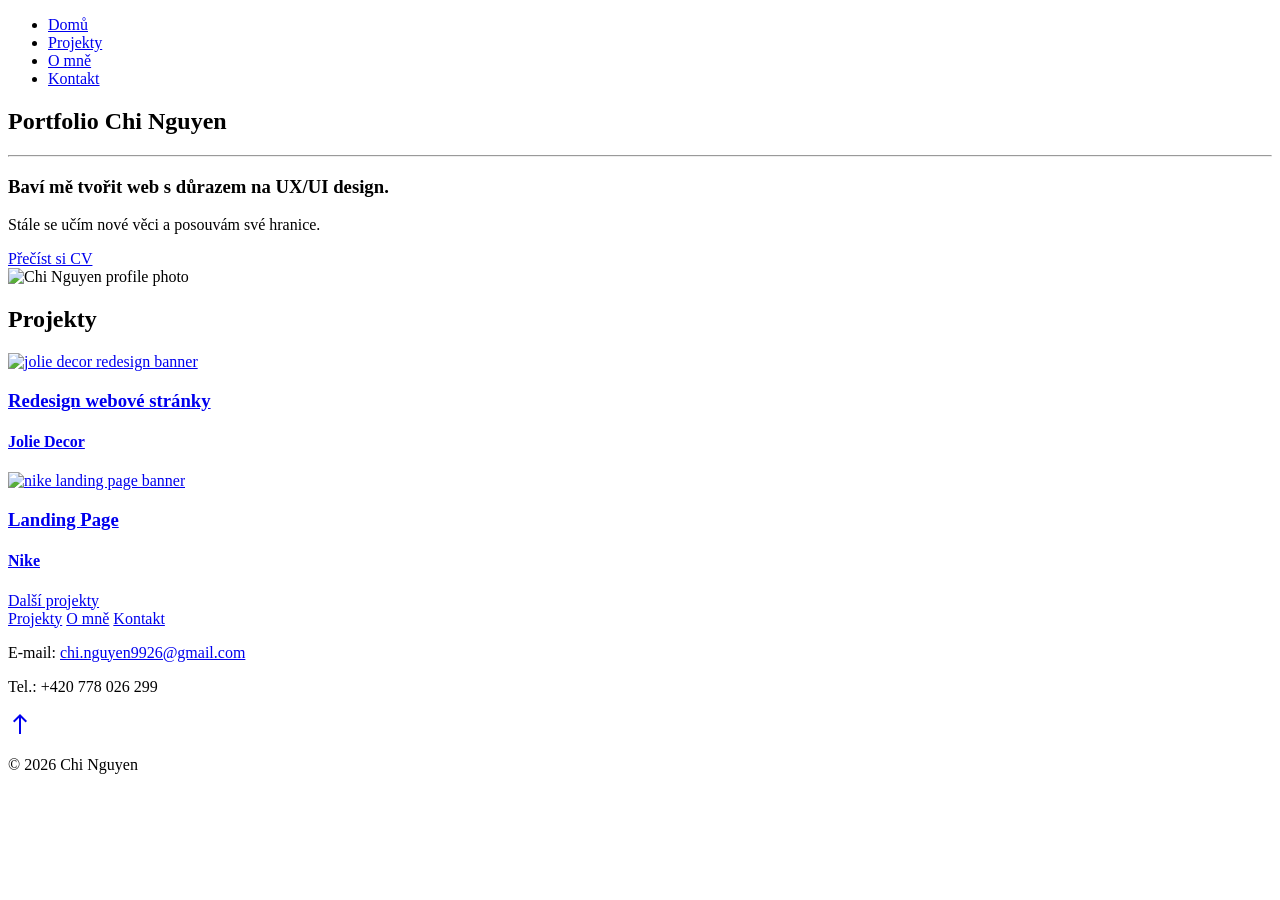
==== index.html @ e5495623 "first commit" ====
<!doctype html>
<html lang="en">

<head>
  <meta charset="UTF-8" />
  <title>Chi Nguyen portfolio</title>
  <link rel="stylesheet"
    href="https://fonts.googleapis.com/css2?family=Material+Symbols+Outlined:opsz,wght,FILL,GRAD@20..48,100..700,0..1,-50..200&icon_names=north" />
  <link rel="preconnect" href="https://fonts.googleapis.com">
  <link rel="preconnect" href="https://fonts.gstatic.com" crossorigin>
  <link href="https://fonts.googleapis.com/css2?family=Montserrat:ital,wght@0,100..900;1,100..900&display=swap"
    rel="stylesheet">
  <link rel="stylesheet" href="./css/styles.css">
</head>

<body>
  <header>
    <nav id="navbar">
      <ul>
        <li><a href="#">Domů</a></li>
        <li><a href="./projects/">Projekty</a></li>
        <li><a href="./about-me/">O mně</a></li>
        <li><a href="./contact/">Kontakt</a></li>
      </ul>
    </nav>
  </header>

  <main>
    <section class="hero-section">
      <div>
        <h1>Portfolio Chi Nguyen</h1>
        <hr>
        <h3>Baví mě tvořit web s důrazem na UX/UI design.</h3>
        <p>Stále se učím nové věci a posouvám své hranice.</p>
        <a href="./pdf/chi_nguyen_CV.pdf" target="_blank">Přečíst si CV</a>
      </div>
      <img src="./img/profile_picture.jpg" alt="Chi Nguyen profile photo">
    </section>

    <section class="project-section">
      <h2>Projekty</h2>
      <div class="project-container">
        <a href="https://nqchi99.github.io/jolie-decor/" class="project">
          <img src="./img/jolie_decor.png" alt="jolie decor redesign banner">
          <h3>Redesign webové stránky</h3>
          <h4>Jolie Decor</h4>
        </a>

        <a href="https://nqchi99.github.io/nike-landing-page/" class="project">
          <img src="./img/nike_landingpage.png" alt="nike landing page banner">
          <h3>Landing Page</h3>
          <h4>Nike</h4>
        </a>
      </div>
      <a href="./projects/">Další projekty</a>
    </section>
  </main>

  <footer>
    <div class="footer-section">
      <div class="footer-links-left">
        <a href="./projects/">Projekty</a>
        <a href="./about-me/">O mně</a>
        <a href="./contact/">Kontakt</a>
      </div>
      <div>
        <p class="footer-email">E-mail: <a href="mailto:chi.nguyen9926@gmail.com">chi.nguyen9926@gmail.com</a></p>
        <p>Tel.: +420 778 026 299</p>
      </div>
      <div>
        <a href="#">
          <span class="material-symbols-outlined">
            north
          </span>
        </a>
      </div>
    </div>
    <p class="copyright">&copy; 2026 Chi Nguyen</p>
  </footer>
</body>

</html>
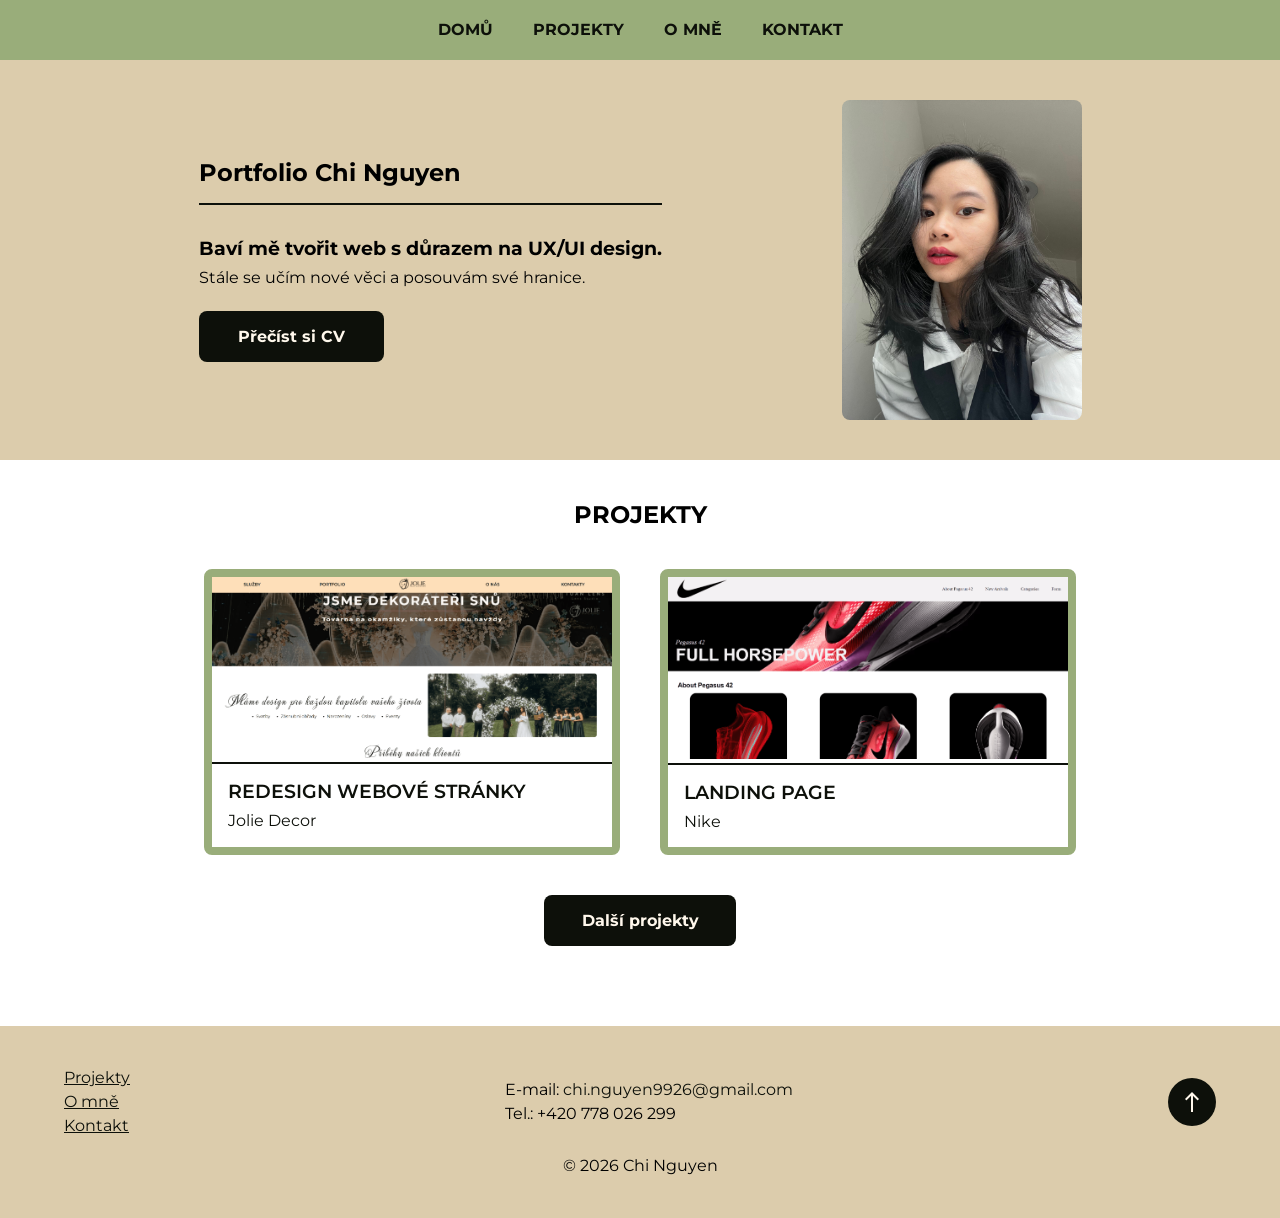
==== commit 5c6c4c29: "fix/responsiveness - fixed responsiveness on different screens - added js for hamburger navbar - l" ====
--- a/index.html
+++ b/index.html
@@ -16,7 +16,12 @@
 <body>
   <header>
     <nav id="navbar">
-      <ul>
+      <button class="hamburger" id="hamburger">
+        <span></span>
+        <span></span>
+        <span></span>
+      </button>
+      <ul id="nav-menu">
         <li><a href="#">Domů</a></li>
         <li><a href="./projects/">Projekty</a></li>
         <li><a href="./about-me/">O mně</a></li>
@@ -40,13 +45,13 @@
     <section class="project-section">
       <h2>Projekty</h2>
       <div class="project-container">
-        <a href="https://nqchi99.github.io/jolie-decor/" class="project">
+        <a href="https://nqchi99.github.io/jolie-decor/" class="project" target="_blank">
           <img src="./img/jolie_decor.png" alt="jolie decor redesign banner">
           <h3>Redesign webové stránky</h3>
           <h4>Jolie Decor</h4>
         </a>
 
-        <a href="https://nqchi99.github.io/nike-landing-page/" class="project">
+        <a href="https://nqchi99.github.io/nike-landing-page/" class="project" target="_blank">
           <img src="./img/nike_landingpage.png" alt="nike landing page banner">
           <h3>Landing Page</h3>
           <h4>Nike</h4>
@@ -77,6 +82,7 @@
     </div>
     <p class="copyright">&copy; 2026 Chi Nguyen</p>
   </footer>
+  <script src="./js/script.js"></script>
 </body>
 
 </html>
--- a/css/styles.css
+++ b/css/styles.css
@@ -0,0 +1,321 @@
+:root {
+  --primary-color: #FFF8EC;
+  --secondary-color: #DCCCAC;
+  --accent-color: #99AD7A;
+  --accent-color-darker: #546B41;
+  --black-color: #0D100A;
+  --gray-color: #353635;
+}
+
+* {
+  box-sizing: border-box;
+  margin: 0;
+  padding: 0;
+  font-family: "Montserrat", sans-serif;
+}
+
+body {
+  display: flex;
+  flex-direction: column;
+  min-height: 100vh;
+}
+
+main {
+  flex: 1;
+}
+
+h2 {
+  text-align: center;
+  text-transform: uppercase;
+}
+
+/* BUTTONS */
+
+.project-section>a {
+  text-decoration: none;
+  background-color: var(--black-color);
+  padding: 16px;
+  border-radius: 8px;
+  color: var(--primary-color);
+  font-weight: bold;
+  margin: 0 auto;
+  display: block;
+  width: 15%;
+  text-align: center;
+}
+
+/* hover stavy */
+.hero-section a:hover,
+.project-section>a:hover,
+.contact-buttons a:hover,
+.footer-section span:hover {
+  background-color: var(--gray-color);
+}
+
+/* Header */
+
+header {
+  position: sticky;
+  top: 0;
+  width: 100%;
+  height: 60px;
+  background-color: var(--accent-color);
+}
+
+#nav-menu {
+  display: flex;
+  justify-content: center;
+}
+
+#navbar li {
+  list-style-type: none;
+  text-transform: uppercase;
+  font-weight: bold;
+  padding: 20px;
+}
+
+#navbar a {
+  text-decoration: none;
+  color: var(--black-color);
+}
+
+.hamburger {
+  display: none;
+  flex-direction: column;
+  justify-content: center;
+  gap: 4px;
+  background: none;
+  border: none;
+  cursor: pointer;
+  padding: 16px;
+}
+
+.hamburger span {
+  display: block;
+  width: 20px;
+  height: 4px;
+  background-color: var(--black-color);
+  border-radius: 4px;
+  transition: all 0.3s ease;
+}
+
+.hamburger.active span:nth-child(1) {
+  transform: translateY(8px) rotate(45deg);
+}
+
+.hamburger.active span:nth-child(2) {
+  opacity: 0;
+}
+
+.hamburger.active span:nth-child(3) {
+  transform: translateY(-8px) rotate(-45deg);
+}
+
+/* Hero section: */
+
+.hero-section {
+  background-color: var(--secondary-color);
+  height: auto;
+  display: flex;
+  flex-wrap: wrap;
+  justify-content: center;
+  align-items: center;
+  gap: 15%;
+  padding: 40px;
+}
+
+.hero-section h3 {
+  padding: 8px 0;
+}
+
+.hero-section img {
+  height: 320px;
+  object-fit: cover;
+  border-radius: 8px;
+}
+
+.hero-section hr {
+  margin: 16px 0 24px;
+  border: 1px solid var(--black-color);
+}
+
+.hero-section a {
+  text-decoration: none;
+  background-color: var(--black-color);
+  padding: 16px;
+  border-radius: 8px;
+  color: var(--primary-color);
+  font-weight: bold;
+  margin-top: 24px;
+  display: block;
+  width: 40%;
+  text-align: center;
+}
+
+/* Project section: */
+
+.project-section {
+  margin: 40px 0;
+}
+
+.project-section p {
+  text-align: center;
+  padding-top: 24px;
+  font-style: italic;
+  margin: 0 auto;
+}
+
+.project-container {
+  display: flex;
+  flex-wrap: wrap;
+  justify-content: center;
+  gap: 40px;
+  padding: 40px;
+}
+
+.project-container a {
+  color: var(--black-color);
+}
+
+.project {
+  border: 8px solid var(--accent-color);
+  border-radius: 8px;
+  text-decoration: none;
+  display: block;
+}
+
+.project img {
+  width: 400px;
+  object-fit: cover;
+}
+
+.project h3 {
+  border-top: 2px solid var(--black-color);
+  padding: 16px 0 8px 16px;
+  text-transform: uppercase;
+  font-weight: 600;
+}
+
+.project h4 {
+  padding: 0 16px 16px;
+  font-weight: 400;
+}
+
+/* Footer: */
+
+footer {
+  background-color: var(--secondary-color);
+  color: black;
+  margin-top: 40px;
+  padding: 40px 64px;
+  line-height: 1.5;
+  width: 100%;
+}
+
+.footer-section {
+  display: flex;
+  flex-wrap: wrap;
+  justify-content: space-between;
+  align-items: center;
+}
+
+footer a {
+  color: var(--black-color);
+}
+
+.footer-links-left {
+  display: flex;
+  flex-direction: column;
+}
+
+.footer-email a {
+  text-decoration: none;
+}
+
+.footer-section span {
+  text-decoration: none;
+  background-color: var(--black-color);
+  color: var(--primary-color);
+  border-radius: 50%;
+  padding: 12px;
+}
+
+.copyright {
+  text-align: center;
+  padding-top: 16px;
+}
+
+@media screen and (max-width: 918px) {
+  .hero-section a {
+    margin: 24px auto;
+  }
+}
+
+@media screen and (max-width: 768px) {
+  .project-section>a {
+    width: 20%;
+  }
+}
+
+@media screen and (max-width: 600px) {
+  .footer-section {
+    flex-direction: column;
+    row-gap: 24px;
+  }
+
+  .footer-section div:nth-child(2) {
+    text-align: center;
+  }
+
+  .project-section p {
+    padding: auto 32px;
+  }
+}
+
+@media screen and (max-width: 500px) {
+  .project-section>a {
+    width: 40%;
+  }
+}
+
+@media screen and (max-width: 480px) {
+  .project {
+    width: 90%;
+  }
+
+  .project img {
+    width: 100%;
+  }
+
+  #navbar {
+    display: flex;
+    align-items: center;
+    justify-content: flex-end;
+    padding: 0 16px;
+    height: 100%;
+  }
+
+  .hamburger {
+    display: flex;
+  }
+
+  #nav-menu {
+    display: none;
+    flex-direction: column;
+    position: absolute;
+    top: 60px;
+    left: 0;
+    width: 100%;
+    background-color: var(--accent-color);
+    padding: 4px 0;
+  }
+
+  #nav-menu.active {
+    display: flex;
+  }
+
+  #navbar li {
+    padding: 14px 20px;
+    text-align: center;
+  }
+}
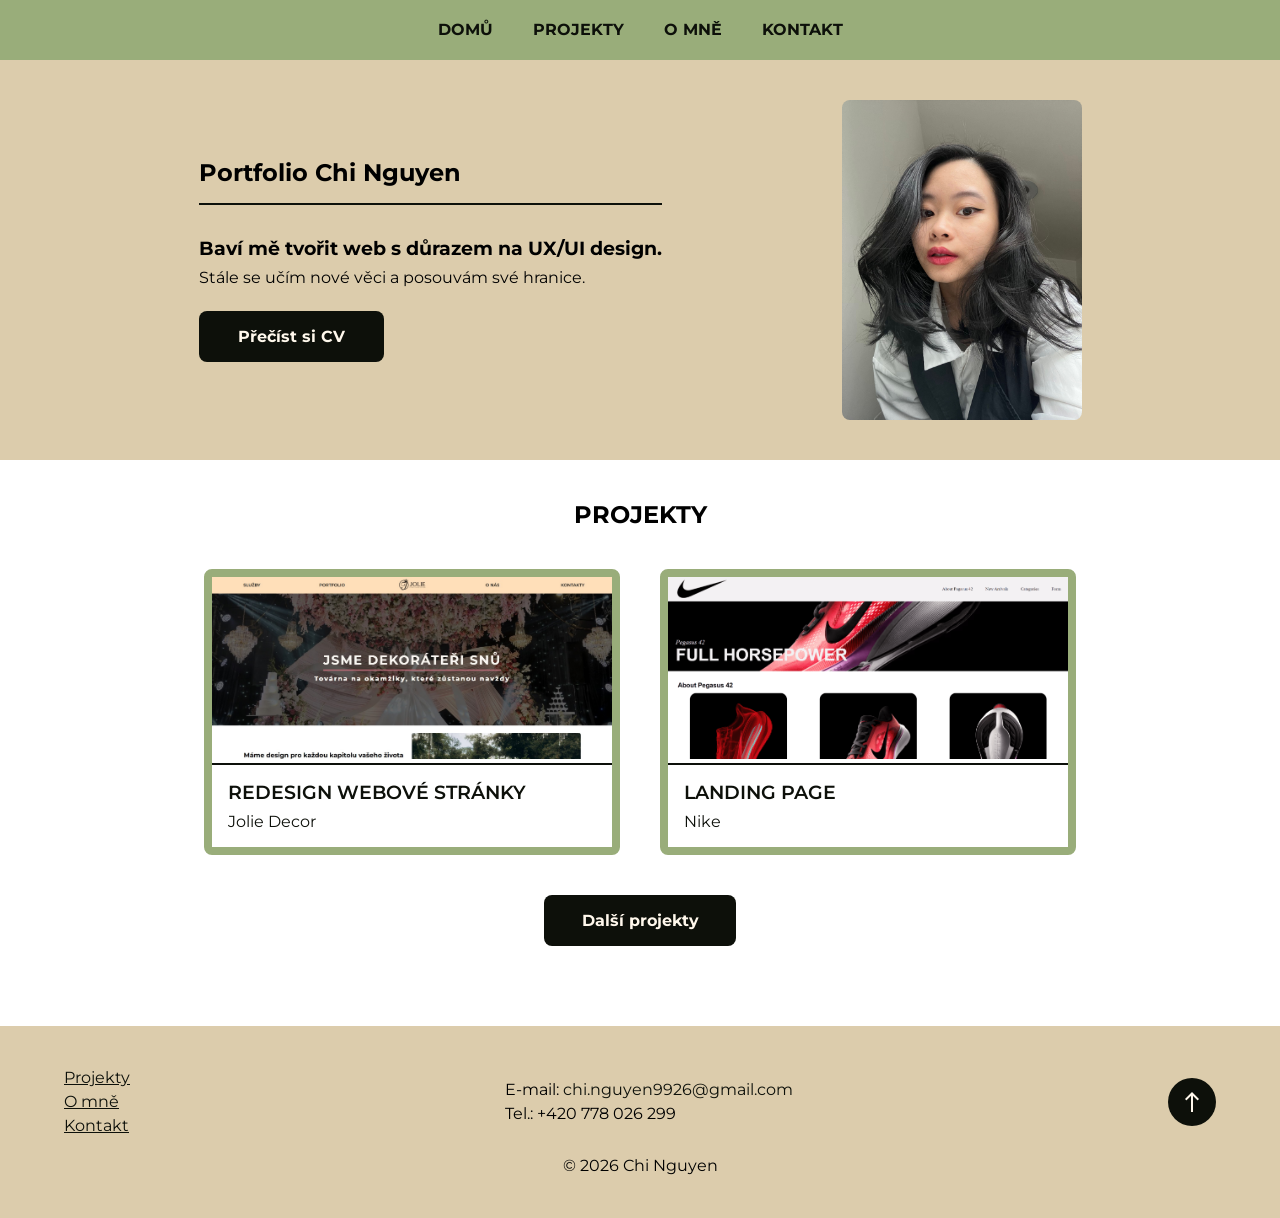
==== commit 4b79d18b: "added project page Jolie Decor" ====
--- a/index.html
+++ b/index.html
@@ -3,6 +3,7 @@
 
 <head>
   <meta charset="UTF-8" />
+  <meta name="viewport" content="width=device-width, initial-scale=1.0">
   <title>Chi Nguyen portfolio</title>
   <link rel="stylesheet"
     href="https://fonts.googleapis.com/css2?family=Material+Symbols+Outlined:opsz,wght,FILL,GRAD@20..48,100..700,0..1,-50..200&icon_names=north" />
@@ -45,8 +46,8 @@
     <section class="project-section">
       <h2>Projekty</h2>
       <div class="project-container">
-        <a href="https://nqchi99.github.io/jolie-decor/" class="project" target="_blank">
-          <img src="./img/jolie_decor.png" alt="jolie decor redesign banner">
+        <a href="./projects/JolieDecor/" class="project">
+          <img src="./img/jolie_decor.jpg" alt="jolie decor redesign banner">
           <h3>Redesign webové stránky</h3>
           <h4>Jolie Decor</h4>
         </a>
--- a/css/styles.css
+++ b/css/styles.css
@@ -48,7 +48,9 @@
 .hero-section a:hover,
 .project-section>a:hover,
 .contact-buttons a:hover,
-.footer-section span:hover {
+.footer-section span:hover,
+.project-buttons a:hover,
+.project-info a:first-of-type:hover {
   background-color: var(--gray-color);
 }
 
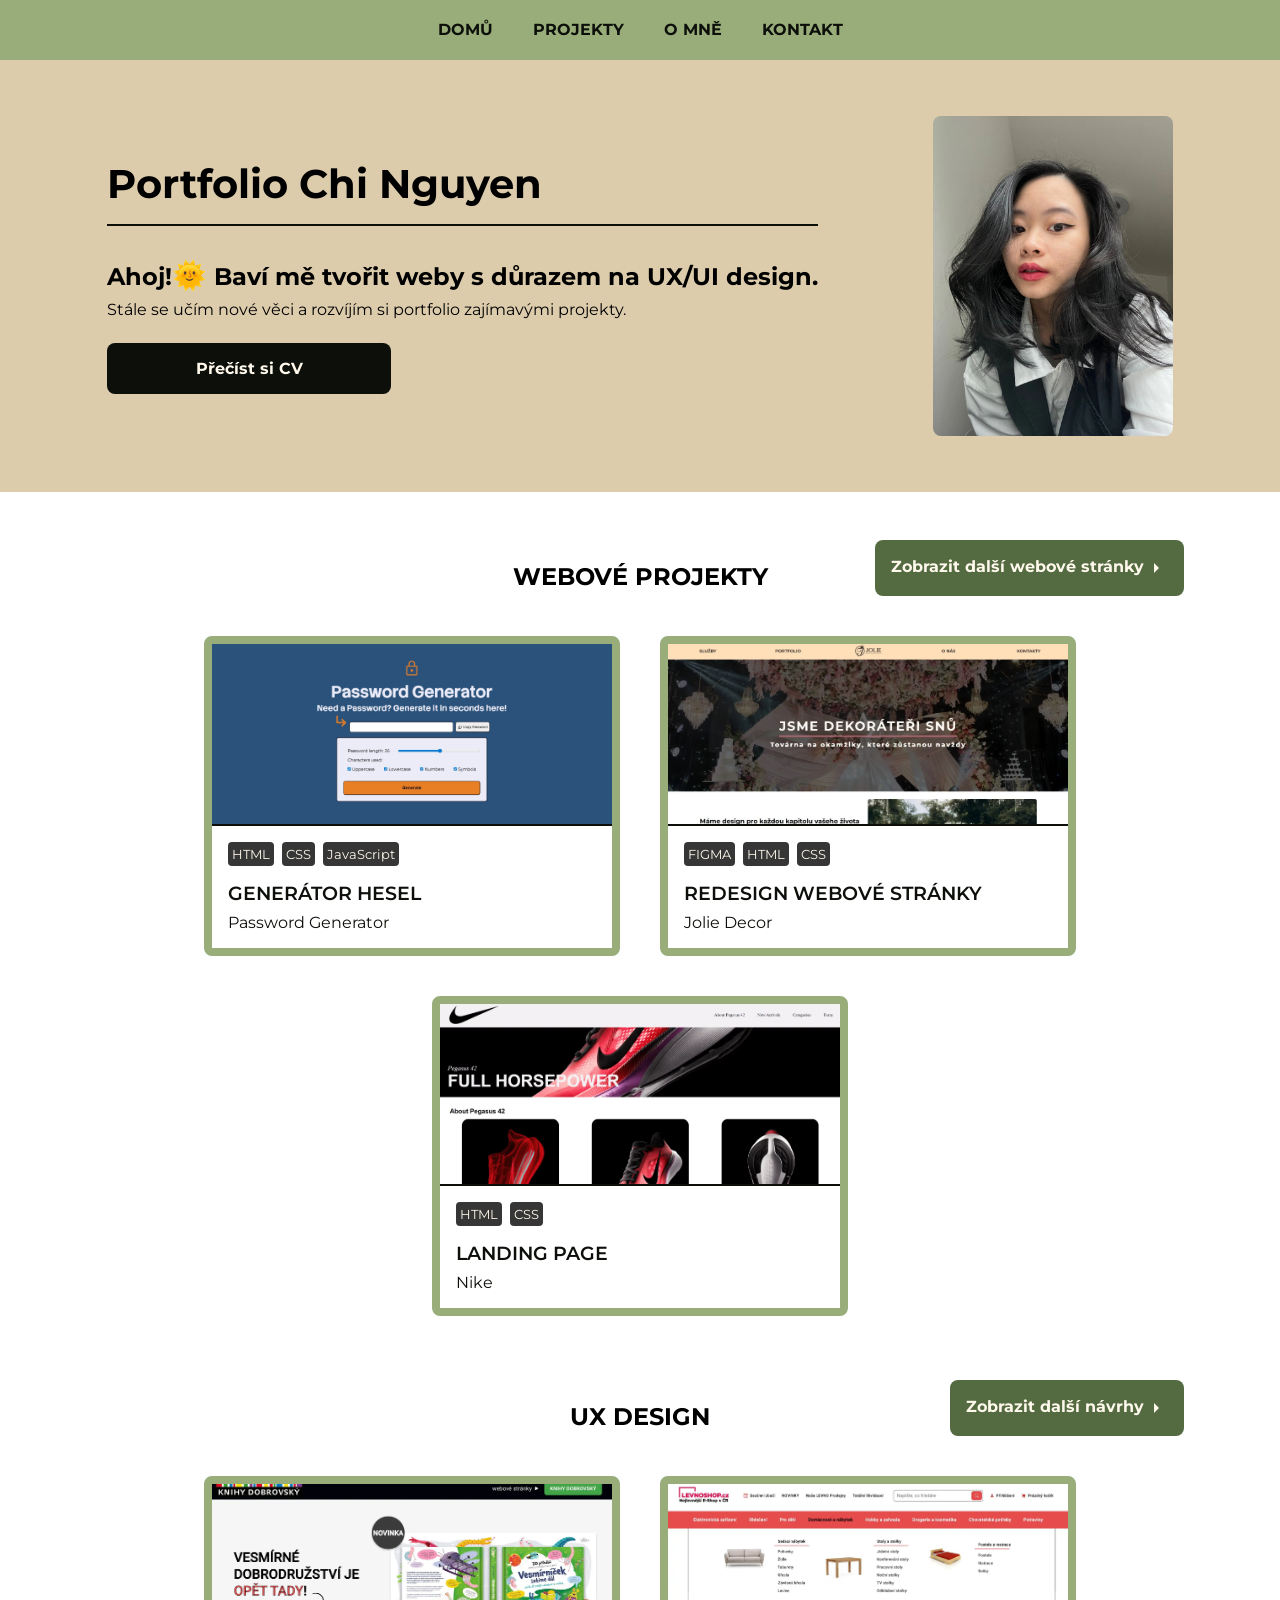
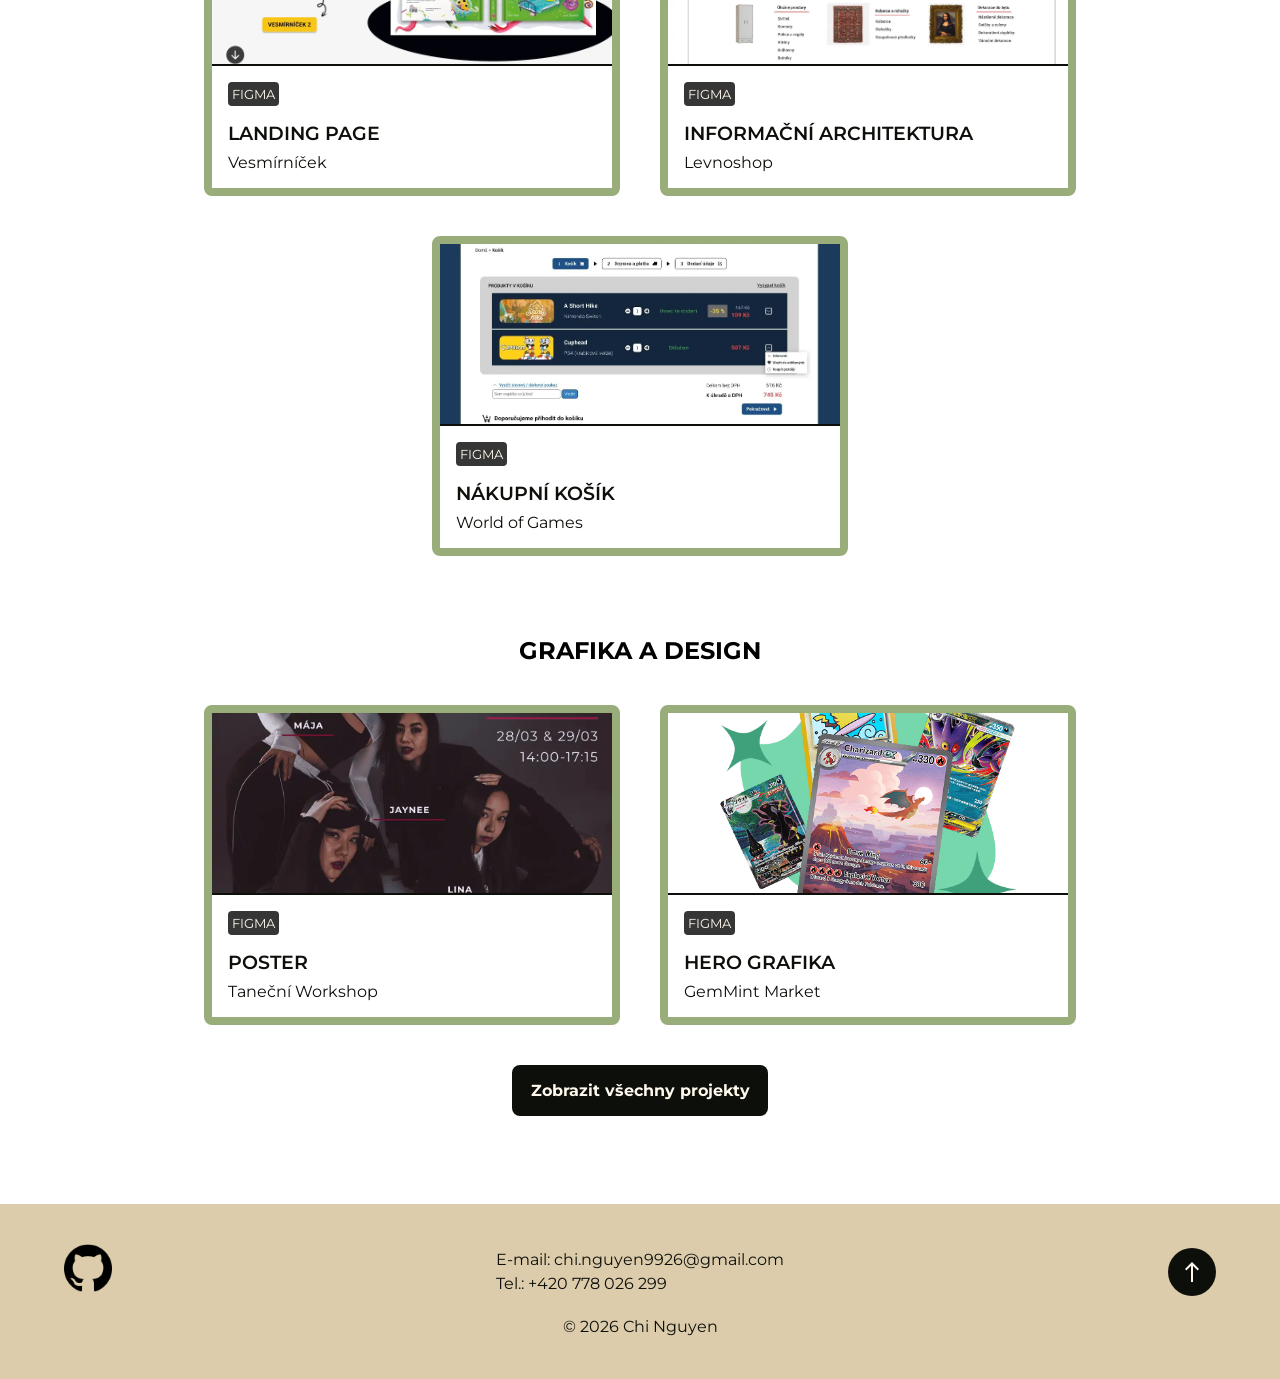
==== commit 951a5e64: "finished portfolio" ====
--- a/index.html
+++ b/index.html
@@ -1,89 +1,183 @@
-<!doctype html>
-<html lang="en">
-
-<head>
-  <meta charset="UTF-8" />
-  <meta name="viewport" content="width=device-width, initial-scale=1.0">
-  <title>Chi Nguyen portfolio</title>
-  <link rel="stylesheet"
-    href="https://fonts.googleapis.com/css2?family=Material+Symbols+Outlined:opsz,wght,FILL,GRAD@20..48,100..700,0..1,-50..200&icon_names=north" />
-  <link rel="preconnect" href="https://fonts.googleapis.com">
-  <link rel="preconnect" href="https://fonts.gstatic.com" crossorigin>
-  <link href="https://fonts.googleapis.com/css2?family=Montserrat:ital,wght@0,100..900;1,100..900&display=swap"
-    rel="stylesheet">
-  <link rel="stylesheet" href="./css/styles.css">
-</head>
-
-<body>
-  <header>
-    <nav id="navbar">
-      <button class="hamburger" id="hamburger">
-        <span></span>
-        <span></span>
-        <span></span>
-      </button>
-      <ul id="nav-menu">
-        <li><a href="#">Domů</a></li>
-        <li><a href="./projects/">Projekty</a></li>
-        <li><a href="./about-me/">O mně</a></li>
-        <li><a href="./contact/">Kontakt</a></li>
-      </ul>
-    </nav>
-  </header>
-
-  <main>
-    <section class="hero-section">
-      <div>
-        <h1>Portfolio Chi Nguyen</h1>
-        <hr>
-        <h3>Baví mě tvořit web s důrazem na UX/UI design.</h3>
-        <p>Stále se učím nové věci a posouvám své hranice.</p>
-        <a href="./pdf/chi_nguyen_CV.pdf" target="_blank">Přečíst si CV</a>
-      </div>
-      <img src="./img/profile_picture.jpg" alt="Chi Nguyen profile photo">
-    </section>
-
-    <section class="project-section">
-      <h2>Projekty</h2>
-      <div class="project-container">
-        <a href="./projects/JolieDecor/" class="project">
-          <img src="./img/jolie_decor.jpg" alt="jolie decor redesign banner">
-          <h3>Redesign webové stránky</h3>
-          <h4>Jolie Decor</h4>
-        </a>
-
-        <a href="https://nqchi99.github.io/nike-landing-page/" class="project" target="_blank">
-          <img src="./img/nike_landingpage.png" alt="nike landing page banner">
-          <h3>Landing Page</h3>
-          <h4>Nike</h4>
-        </a>
-      </div>
-      <a href="./projects/">Další projekty</a>
-    </section>
-  </main>
-
-  <footer>
-    <div class="footer-section">
-      <div class="footer-links-left">
-        <a href="./projects/">Projekty</a>
-        <a href="./about-me/">O mně</a>
-        <a href="./contact/">Kontakt</a>
-      </div>
-      <div>
-        <p class="footer-email">E-mail: <a href="mailto:chi.nguyen9926@gmail.com">chi.nguyen9926@gmail.com</a></p>
-        <p>Tel.: +420 778 026 299</p>
-      </div>
-      <div>
-        <a href="#">
-          <span class="material-symbols-outlined">
-            north
-          </span>
-        </a>
-      </div>
-    </div>
-    <p class="copyright">&copy; 2026 Chi Nguyen</p>
-  </footer>
-  <script src="./js/script.js"></script>
-</body>
-
+<!doctype html>
+<html lang="cs">
+
+<head>
+  <meta charset="UTF-8" />
+  <meta name="viewport" content="width=device-width, initial-scale=1.0" />
+  <meta name="description"
+    content="Portfolio Chi Nguyen na ukázku projektů jako začínající webový vývojář a UX/UI designer." />
+  <meta name="author" content="Chi Nguyen" />
+  <meta name="keywords" content="projekty, portfolio, vývoj webu, HTML, CSS, UX design, UX, UI, design" />
+  <title>Chi Nguyen Portfolio | Domů</title>
+  <link rel="stylesheet"
+    href="https://fonts.googleapis.com/css2?family=Material+Symbols+Outlined:opsz,wght,FILL,GRAD@20..48,100..700,0..1,-50..200&icon_names=arrow_right,north" />
+  <link rel="preconnect" href="https://fonts.googleapis.com" />
+  <link rel="preconnect" href="https://fonts.gstatic.com" crossorigin />
+  <link href="https://fonts.googleapis.com/css2?family=Montserrat:ital,wght@0,100..900;1,100..900&display=swap"
+    rel="stylesheet" />
+  <link rel="stylesheet" href="./css/styles.css" />
+</head>
+
+<body>
+  <header>
+    <nav id="navbar">
+      <button class="hamburger" id="hamburger">
+        <span></span>
+        <span></span>
+        <span></span>
+      </button>
+      <ul id="nav-menu">
+        <li><a href="#">Domů</a></li>
+        <li><a href="./projects/">Projekty</a></li>
+        <li><a href="./about-me/">O mně</a></li>
+        <li><a href="./contact/">Kontakt</a></li>
+      </ul>
+    </nav>
+  </header>
+
+  <main>
+    <section class="hero-section">
+      <div>
+        <h1>Portfolio Chi Nguyen</h1>
+        <hr />
+        <h2>Ahoj!<span class="emoji">&#127774;</span> Baví mě tvořit weby s důrazem na UX/UI design.</h2>
+        <p>
+          Stále se učím nové věci a rozvíjím si portfolio zajímavými projekty.
+        </p>
+        <a href="./pdf/chi_nguyen_CV.pdf" target="_blank">Přečíst si CV</a>
+      </div>
+      <img src="./img/profile_picture.webp" alt="Chi Nguyen profile photo" loading="lazy" />
+    </section>
+
+    <section class="project-section">
+      <div class="headline-projects">
+        <h2>Webové projekty</h2>
+        <a href="./projects/#web-link">Zobrazit další webové stránky<span class="material-symbols-outlined">
+            arrow_right
+          </span></a>
+      </div>
+      <div class="project-card">
+        <a href="https://nqchi99.github.io/password-generator/" class="project" target="_blank">
+          <img src="./img/password_generator_banner.jpg" alt="password generator banner" loading="lazy" />
+          <div class="technologies">
+            <h5>HTML</h5>
+            <h5>CSS</h5>
+            <h5>JavaScript</h5>
+          </div>
+          <h3>Generátor hesel</h3>
+          <h4>Password Generator</h4>
+        </a>
+
+        <a href="./projects/JolieDecor/" class="project">
+          <img src="./img/jolie_decor.webp" alt="jolie decor redesign banner" loading="lazy" />
+          <div class="technologies">
+            <h5>FIGMA</h5>
+            <h5>HTML</h5>
+            <h5>CSS</h5>
+          </div>
+          <h3>Redesign webové stránky</h3>
+          <h4>Jolie Decor</h4>
+        </a>
+
+        <a href="https://nqchi99.github.io/nike-landing-page/" class="project" target="_blank">
+          <img src="./img/nike_landingpage.webp" alt="nike landing page banner" loading="lazy" />
+          <div class="technologies">
+            <h5>HTML</h5>
+            <h5>CSS</h5>
+          </div>
+          <h3>Landing Page</h3>
+          <h4>Nike</h4>
+        </a>
+      </div>
+
+      <div class="headline-projects">
+        <h2>UX Design</h2>
+        <a href="./projects/#ux-link">Zobrazit další návrhy<span class="material-symbols-outlined">
+            arrow_right
+          </span></a>
+      </div>
+      <div class="project-card">
+        <a href="https://www.figma.com/design/QxPxNCVlIGMlp44bW8yhyX/Chi-Nguyen-portfolio?node-id=1-4380&t=F2kxvSKThqIDVGUl-1"
+          class="project" target="_blank">
+          <img src="./img/landing_page.webp" alt="landing page vesmirnicek banner" loading="lazy" />
+          <div class="technologies">
+            <h5>FIGMA</h5>
+          </div>
+          <h3>Landing page</h3>
+          <h4>Vesmírníček</h4>
+        </a>
+
+        <a href="https://www.figma.com/design/QxPxNCVlIGMlp44bW8yhyX/Chi-Nguyen-portfolio?node-id=1-8700&t=F2kxvSKThqIDVGUl-1"
+          class="project" target="_blank">
+          <img src="./img/informacni_architektura.webp" alt="levnoshop informacni architektura banner" loading="lazy" />
+          <div class="technologies">
+            <h5>FIGMA</h5>
+          </div>
+          <h3>Informační architektura</h3>
+          <h4>Levnoshop</h4>
+        </a>
+
+        <a href="https://www.figma.com/design/QxPxNCVlIGMlp44bW8yhyX/Chi-Nguyen-portfolio?node-id=2-2&t=F2kxvSKThqIDVGUl-1"
+          class="project" target="_blank">
+          <img src="./img/nakupni_kosik.webp" alt="nakupni kosik banner" loading="lazy">
+          <div class="technologies">
+            <h5>FIGMA</h5>
+          </div>
+          <h3>Nákupní košík</h3>
+          <h4>World of Games</h4>
+        </a>
+      </div>
+
+      <div class="headline-projects">
+        <h2>Grafika a design</h2>
+      </div>
+      <div class="project-card">
+        <a href="https://www.figma.com/design/knbRRm4lcoff5I7r5ou4Xo/POSTER?node-id=35-2&t=hSrXMEBKJt1Fo6La-1"
+          class="project" target="_blank">
+          <img src="./img/tanecni_ws.webp" alt="tanecni workshop banner" loading="lazy" />
+          <div class="technologies">
+            <h5>FIGMA</h5>
+          </div>
+          <h3>Poster</h3>
+          <h4>Taneční Workshop</h4>
+        </a>
+
+        <a href="https://www.figma.com/design/NQJT1RmvCV09xv7ePzGwov/GemMint-Market?node-id=39-5&t=hSrXMEBKJt1Fo6La-1"
+          class="project" target="_blank">
+          <img src="./img/gemmint_market.webp" alt="gemmint market banner" loading="lazy" />
+          <div class="technologies">
+            <h5>FIGMA</h5>
+          </div>
+          <h3>Hero grafika</h3>
+          <h4>GemMint Market</h4>
+        </a>
+      </div>
+
+      <a href="./projects/">Zobrazit všechny projekty</a>
+    </section>
+  </main>
+
+  <footer>
+    <div class="footer-section">
+      <div>
+        <a href="https://github.com/NQChi99"><img src="img/github.png" alt="github icon profile" class="github"></a>
+      </div>
+      <div>
+        <p class="footer-email">
+          E-mail:
+          <a href="mailto:chi.nguyen9926@gmail.com">chi.nguyen9926@gmail.com</a>
+        </p>
+        <p>Tel.: +420 778 026 299</p>
+      </div>
+      <div>
+        <a href="#">
+          <span class="material-symbols-outlined"> north </span>
+        </a>
+      </div>
+    </div>
+    <p class="copyright">&copy; 2026 Chi Nguyen</p>
+  </footer>
+  <script src="./js/script.js"></script>
+</body>
+
 </html>
--- a/css/styles.css
+++ b/css/styles.css
@@ -1,323 +1,403 @@
-:root {
-  --primary-color: #FFF8EC;
-  --secondary-color: #DCCCAC;
-  --accent-color: #99AD7A;
-  --accent-color-darker: #546B41;
-  --black-color: #0D100A;
-  --gray-color: #353635;
-}
-
-* {
-  box-sizing: border-box;
-  margin: 0;
-  padding: 0;
-  font-family: "Montserrat", sans-serif;
-}
-
-body {
-  display: flex;
-  flex-direction: column;
-  min-height: 100vh;
-}
-
-main {
-  flex: 1;
-}
-
-h2 {
-  text-align: center;
-  text-transform: uppercase;
-}
-
-/* BUTTONS */
-
-.project-section>a {
-  text-decoration: none;
-  background-color: var(--black-color);
-  padding: 16px;
-  border-radius: 8px;
-  color: var(--primary-color);
-  font-weight: bold;
-  margin: 0 auto;
-  display: block;
-  width: 15%;
-  text-align: center;
-}
-
-/* hover stavy */
-.hero-section a:hover,
-.project-section>a:hover,
-.contact-buttons a:hover,
-.footer-section span:hover,
-.project-buttons a:hover,
-.project-info a:first-of-type:hover {
-  background-color: var(--gray-color);
-}
-
-/* Header */
-
-header {
-  position: sticky;
-  top: 0;
-  width: 100%;
-  height: 60px;
-  background-color: var(--accent-color);
-}
-
-#nav-menu {
-  display: flex;
-  justify-content: center;
-}
-
-#navbar li {
-  list-style-type: none;
-  text-transform: uppercase;
-  font-weight: bold;
-  padding: 20px;
-}
-
-#navbar a {
-  text-decoration: none;
-  color: var(--black-color);
-}
-
-.hamburger {
-  display: none;
-  flex-direction: column;
-  justify-content: center;
-  gap: 4px;
-  background: none;
-  border: none;
-  cursor: pointer;
-  padding: 16px;
-}
-
-.hamburger span {
-  display: block;
-  width: 20px;
-  height: 4px;
-  background-color: var(--black-color);
-  border-radius: 4px;
-  transition: all 0.3s ease;
-}
-
-.hamburger.active span:nth-child(1) {
-  transform: translateY(8px) rotate(45deg);
-}
-
-.hamburger.active span:nth-child(2) {
-  opacity: 0;
-}
-
-.hamburger.active span:nth-child(3) {
-  transform: translateY(-8px) rotate(-45deg);
-}
-
-/* Hero section: */
-
-.hero-section {
-  background-color: var(--secondary-color);
-  height: auto;
-  display: flex;
-  flex-wrap: wrap;
-  justify-content: center;
-  align-items: center;
-  gap: 15%;
-  padding: 40px;
-}
-
-.hero-section h3 {
-  padding: 8px 0;
-}
-
-.hero-section img {
-  height: 320px;
-  object-fit: cover;
-  border-radius: 8px;
-}
-
-.hero-section hr {
-  margin: 16px 0 24px;
-  border: 1px solid var(--black-color);
-}
-
-.hero-section a {
-  text-decoration: none;
-  background-color: var(--black-color);
-  padding: 16px;
-  border-radius: 8px;
-  color: var(--primary-color);
-  font-weight: bold;
-  margin-top: 24px;
-  display: block;
-  width: 40%;
-  text-align: center;
-}
-
-/* Project section: */
-
-.project-section {
-  margin: 40px 0;
-}
-
-.project-section p {
-  text-align: center;
-  padding-top: 24px;
-  font-style: italic;
-  margin: 0 auto;
-}
-
-.project-container {
-  display: flex;
-  flex-wrap: wrap;
-  justify-content: center;
-  gap: 40px;
-  padding: 40px;
-}
-
-.project-container a {
-  color: var(--black-color);
-}
-
-.project {
-  border: 8px solid var(--accent-color);
-  border-radius: 8px;
-  text-decoration: none;
-  display: block;
-}
-
-.project img {
-  width: 400px;
-  object-fit: cover;
-}
-
-.project h3 {
-  border-top: 2px solid var(--black-color);
-  padding: 16px 0 8px 16px;
-  text-transform: uppercase;
-  font-weight: 600;
-}
-
-.project h4 {
-  padding: 0 16px 16px;
-  font-weight: 400;
-}
-
-/* Footer: */
-
-footer {
-  background-color: var(--secondary-color);
-  color: black;
-  margin-top: 40px;
-  padding: 40px 64px;
-  line-height: 1.5;
-  width: 100%;
-}
-
-.footer-section {
-  display: flex;
-  flex-wrap: wrap;
-  justify-content: space-between;
-  align-items: center;
-}
-
-footer a {
-  color: var(--black-color);
-}
-
-.footer-links-left {
-  display: flex;
-  flex-direction: column;
-}
-
-.footer-email a {
-  text-decoration: none;
-}
-
-.footer-section span {
-  text-decoration: none;
-  background-color: var(--black-color);
-  color: var(--primary-color);
-  border-radius: 50%;
-  padding: 12px;
-}
-
-.copyright {
-  text-align: center;
-  padding-top: 16px;
-}
-
-@media screen and (max-width: 918px) {
-  .hero-section a {
-    margin: 24px auto;
-  }
-}
-
-@media screen and (max-width: 768px) {
-  .project-section>a {
-    width: 20%;
-  }
-}
-
-@media screen and (max-width: 600px) {
-  .footer-section {
-    flex-direction: column;
-    row-gap: 24px;
-  }
-
-  .footer-section div:nth-child(2) {
-    text-align: center;
-  }
-
-  .project-section p {
-    padding: auto 32px;
-  }
-}
-
-@media screen and (max-width: 500px) {
-  .project-section>a {
-    width: 40%;
-  }
-}
-
-@media screen and (max-width: 480px) {
-  .project {
-    width: 90%;
-  }
-
-  .project img {
-    width: 100%;
-  }
-
-  #navbar {
-    display: flex;
-    align-items: center;
-    justify-content: flex-end;
-    padding: 0 16px;
-    height: 100%;
-  }
-
-  .hamburger {
-    display: flex;
-  }
-
-  #nav-menu {
-    display: none;
-    flex-direction: column;
-    position: absolute;
-    top: 60px;
-    left: 0;
-    width: 100%;
-    background-color: var(--accent-color);
-    padding: 4px 0;
-  }
-
-  #nav-menu.active {
-    display: flex;
-  }
-
-  #navbar li {
-    padding: 14px 20px;
-    text-align: center;
-  }
+:root {
+  --primary-color: #FFF8EC;
+  --secondary-color: #DCCCAC;
+  --accent-color: #99AD7A;
+  --accent-color-darker: #546B41;
+  --black-color: #0D100A;
+  --gray-color: #353635;
+}
+
+* {
+  box-sizing: border-box;
+  margin: 0;
+  padding: 0;
+  font-family: "Montserrat", sans-serif;
+}
+
+body {
+  display: flex;
+  flex-direction: column;
+  min-height: 100vh;
+}
+
+main {
+  flex: 1;
+}
+
+h1 {
+  font-size: 40px;
+}
+
+/* BUTTONS */
+
+.project-section>a {
+  text-decoration: none;
+  background-color: var(--black-color);
+  padding: 16px;
+  border-radius: 8px;
+  color: var(--primary-color);
+  font-weight: bold;
+  margin: 0 auto;
+  display: block;
+  width: 20%;
+  text-align: center;
+}
+
+/* hover stavy */
+.hero-section a:hover,
+.project-section>a:hover,
+.contact-buttons a:hover,
+.footer-section span:hover,
+.project-buttons a:hover,
+.project-info a:first-of-type:hover {
+  background-color: var(--gray-color);
+}
+
+/* Header */
+
+header {
+  position: sticky;
+  top: 0;
+  width: 100%;
+  height: 60px;
+  background-color: var(--accent-color);
+  z-index: 1;
+}
+
+#nav-menu {
+  display: flex;
+  justify-content: center;
+}
+
+#navbar li {
+  list-style-type: none;
+  text-transform: uppercase;
+  font-weight: bold;
+  padding: 20px;
+}
+
+#navbar a {
+  text-decoration: none;
+  color: var(--black-color);
+}
+
+.hamburger {
+  display: none;
+  flex-direction: column;
+  justify-content: center;
+  gap: 4px;
+  background: none;
+  border: none;
+  cursor: pointer;
+  padding: 16px;
+}
+
+.hamburger span {
+  display: block;
+  width: 20px;
+  height: 4px;
+  background-color: var(--black-color);
+  border-radius: 4px;
+  transition: all 0.3s ease;
+}
+
+.hamburger.active span:nth-child(1) {
+  transform: translateY(8px) rotate(45deg);
+}
+
+.hamburger.active span:nth-child(2) {
+  opacity: 0;
+}
+
+.hamburger.active span:nth-child(3) {
+  transform: translateY(-8px) rotate(-45deg);
+}
+
+/* Hero section: */
+
+.hero-section {
+  background-color: var(--secondary-color);
+  height: auto;
+  display: flex;
+  flex-wrap: wrap;
+  justify-content: space-evenly;
+  align-items: center;
+  gap: 64px;
+  padding: 56px;
+}
+
+.hero-section h2 {
+  padding: 8px 0;
+}
+
+.hero-section img {
+  height: 320px;
+  object-fit: cover;
+  border-radius: 8px;
+}
+
+.hero-section hr {
+  margin: 16px 0 24px;
+  border: 1px solid var(--black-color);
+}
+
+.hero-section a {
+  text-decoration: none;
+  background-color: var(--black-color);
+  padding: 16px;
+  border-radius: 8px;
+  color: var(--primary-color);
+  font-weight: bold;
+  margin-top: 24px;
+  display: block;
+  width: 40%;
+  text-align: center;
+}
+
+.emoji {
+  font-size: 28px;
+}
+
+/* Project section: */
+
+.project-section {
+  margin: 48px 0;
+}
+
+.project-section h2 {
+  text-transform: uppercase;
+  text-align: center;
+  margin-top: 16px;
+}
+
+.project-section p {
+  text-align: center;
+  padding-top: 24px;
+  font-style: italic;
+  margin: 0 auto;
+}
+
+.headline-projects {
+  display: grid;
+  grid-template-columns: 1fr auto 1fr;
+  margin: 24px 96px 0;
+  align-items: center;
+}
+
+.headline-projects h2 {
+  grid-column: 2;
+  text-align: center;
+}
+
+.headline-projects a {
+  grid-column: 3;
+  justify-self: end;
+  text-decoration: none;
+  background-color: var(--accent-color-darker);
+  color: var(--primary-color);
+  padding: 16px;
+  border-radius: 8px;
+  font-weight: bold;
+  text-align: center;
+}
+
+.project-card {
+  display: flex;
+  flex-wrap: wrap;
+  justify-content: center;
+  align-items: center;
+  gap: 40px;
+  padding: 40px;
+}
+
+.project-card h2 {
+  padding: 24px;
+  border-bottom: 4px solid var(--accent-color-darker);
+}
+
+.project-card a {
+  color: var(--black-color);
+}
+
+.technologies {
+  display: flex;
+  gap: 8px;
+  padding: 16px 0 0 16px;
+  border-top: 2px solid var(--black-color);
+}
+
+.technologies h5 {
+  background-color: var(--gray-color);
+  color: var(--primary-color);
+  padding: 4px;
+  border-radius: 4px;
+  font-weight: 400;
+}
+
+.project {
+  border: 8px solid var(--accent-color);
+  border-radius: 8px;
+  text-decoration: none;
+  overflow: hidden;
+  transition: transform 0.5s;
+}
+
+.project:hover {
+  transform: scale(1.1);
+  filter: brightness(110%);
+}
+
+.project img {
+  width: 400px;
+  height: 180px;
+  object-fit: cover;
+  display: block;
+  transition: transform 0.3s ease-in-out;
+}
+
+.project h3 {
+  padding: 16px 0 8px 16px;
+  text-transform: uppercase;
+  font-weight: 600;
+}
+
+.project h4 {
+  padding: 0 16px 16px;
+  font-weight: 400;
+}
+
+/* Footer: */
+
+footer {
+  background-color: var(--secondary-color);
+  color: var(--black-color);
+  margin-top: 40px;
+  padding: 40px 64px;
+  line-height: 1.5;
+  width: 100%;
+}
+
+.footer-section {
+  display: flex;
+  flex-wrap: wrap;
+  justify-content: space-between;
+  align-items: center;
+}
+
+footer a {
+  color: var(--black-color);
+}
+
+.footer-email a {
+  text-decoration: none;
+}
+
+.footer-section span {
+  text-decoration: none;
+  background-color: var(--black-color);
+  color: var(--primary-color);
+  border-radius: 50%;
+  padding: 12px;
+}
+
+.copyright {
+  text-align: center;
+  padding-top: 16px;
+}
+
+.material-symbols-outlined {
+  vertical-align: middle;
+}
+
+.github {
+  width: 48px;
+}
+
+@media screen and (max-width: 1280px) {
+  .project-container>div {
+    width: 200px;
+  }
+}
+
+@media screen and (max-width: 1050px) {
+  .project-container {
+    flex-direction: column;
+  }
+
+  .project-section>a {
+    width: 20%;
+  }
+}
+
+@media screen and (max-width: 918px) {
+  .hero-section a {
+    margin: 24px auto;
+  }
+}
+
+@media screen and (max-width: 740px) {
+  .project-section>a {
+    width: 30%;
+  }
+}
+
+@media screen and (max-width: 600px) {
+  .footer-section {
+    flex-direction: column;
+    row-gap: 24px;
+  }
+
+  .footer-section div:nth-child(2) {
+    text-align: center;
+  }
+
+  .project-section p {
+    padding: auto 32px;
+  }
+
+  .project-section>a {
+    width: 40%;
+  }
+}
+
+@media screen and (max-width: 480px) {
+  .project {
+    width: 90%;
+  }
+
+  .project img {
+    width: 100%;
+  }
+
+  #navbar {
+    display: flex;
+    align-items: center;
+    justify-content: flex-end;
+    padding: 0 16px;
+    height: 100%;
+  }
+
+  .hamburger {
+    display: flex;
+  }
+
+  #nav-menu {
+    display: none;
+    flex-direction: column;
+    position: absolute;
+    top: 60px;
+    left: 0;
+    width: 100%;
+    background-color: var(--accent-color);
+    padding: 4px 0;
+  }
+
+  #nav-menu.active {
+    display: flex;
+  }
+
+  #navbar li {
+    padding: 14px 20px;
+    text-align: center;
+  }
 }
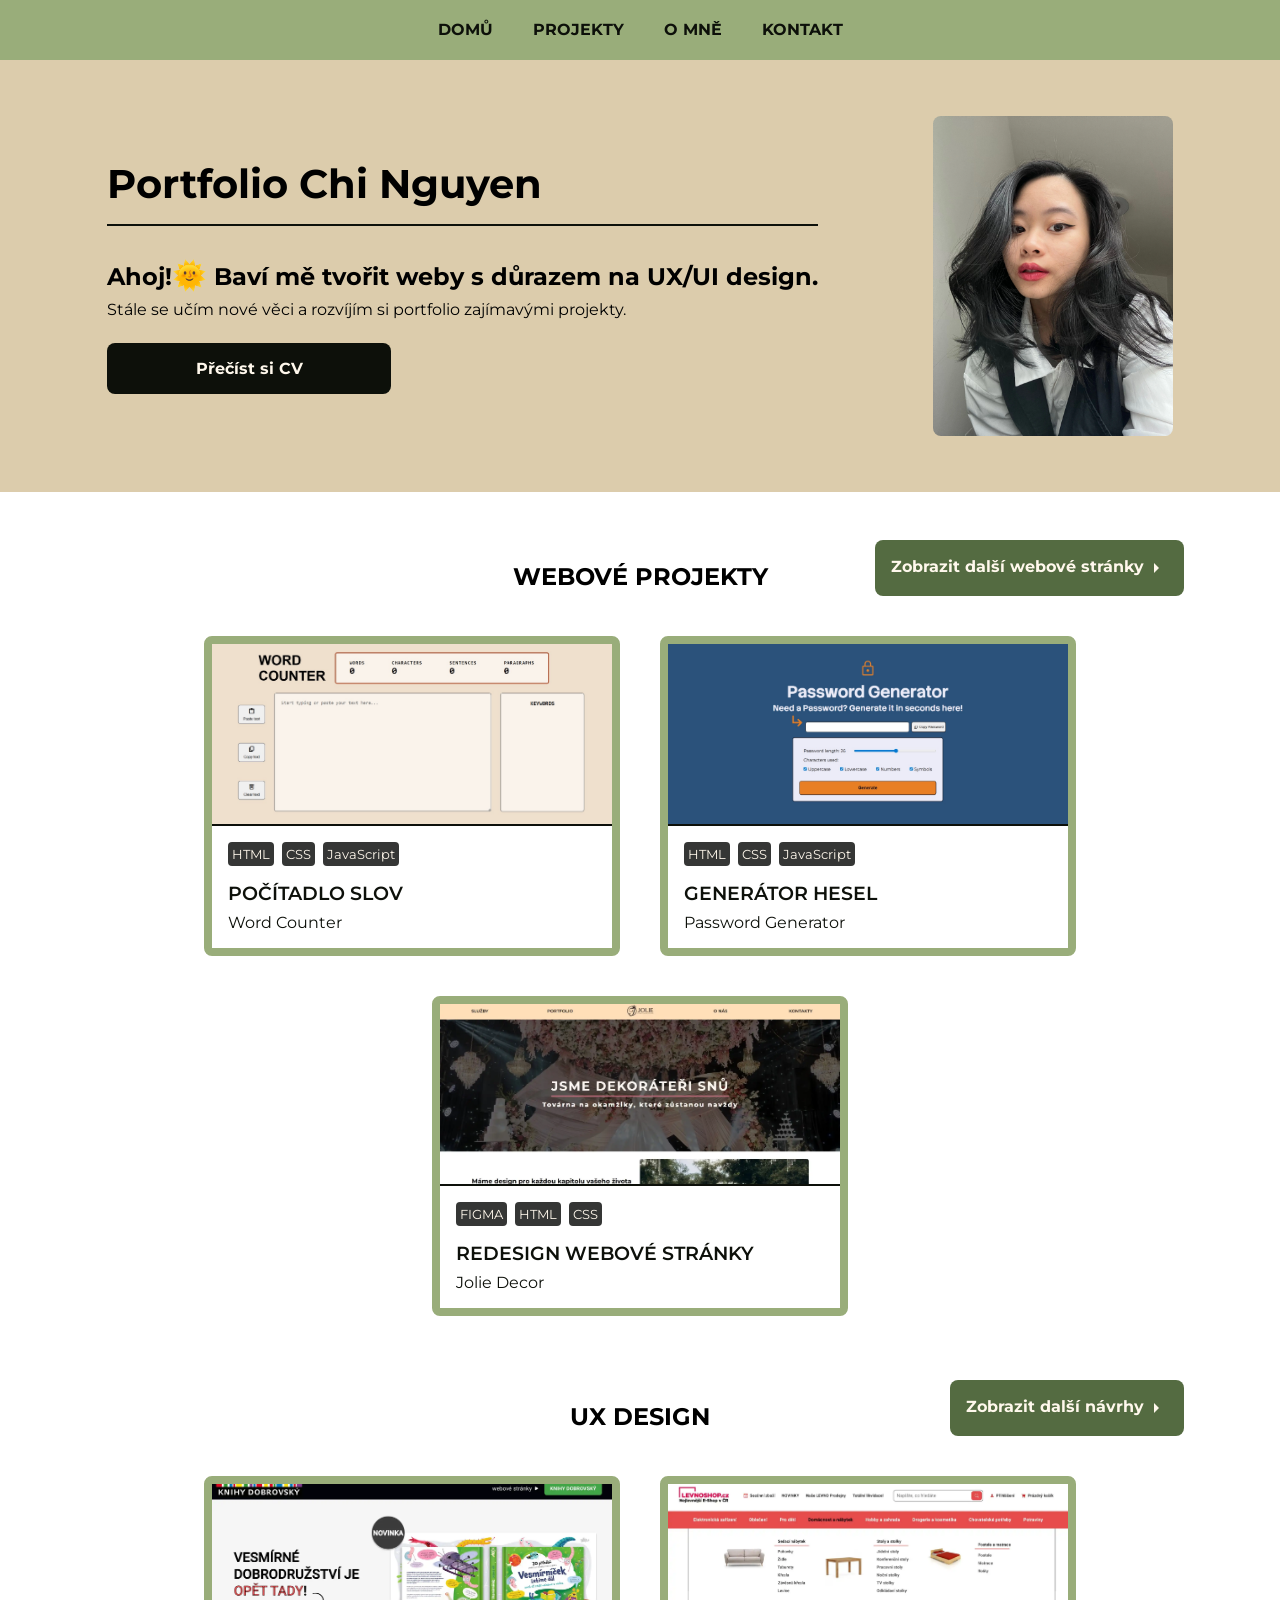
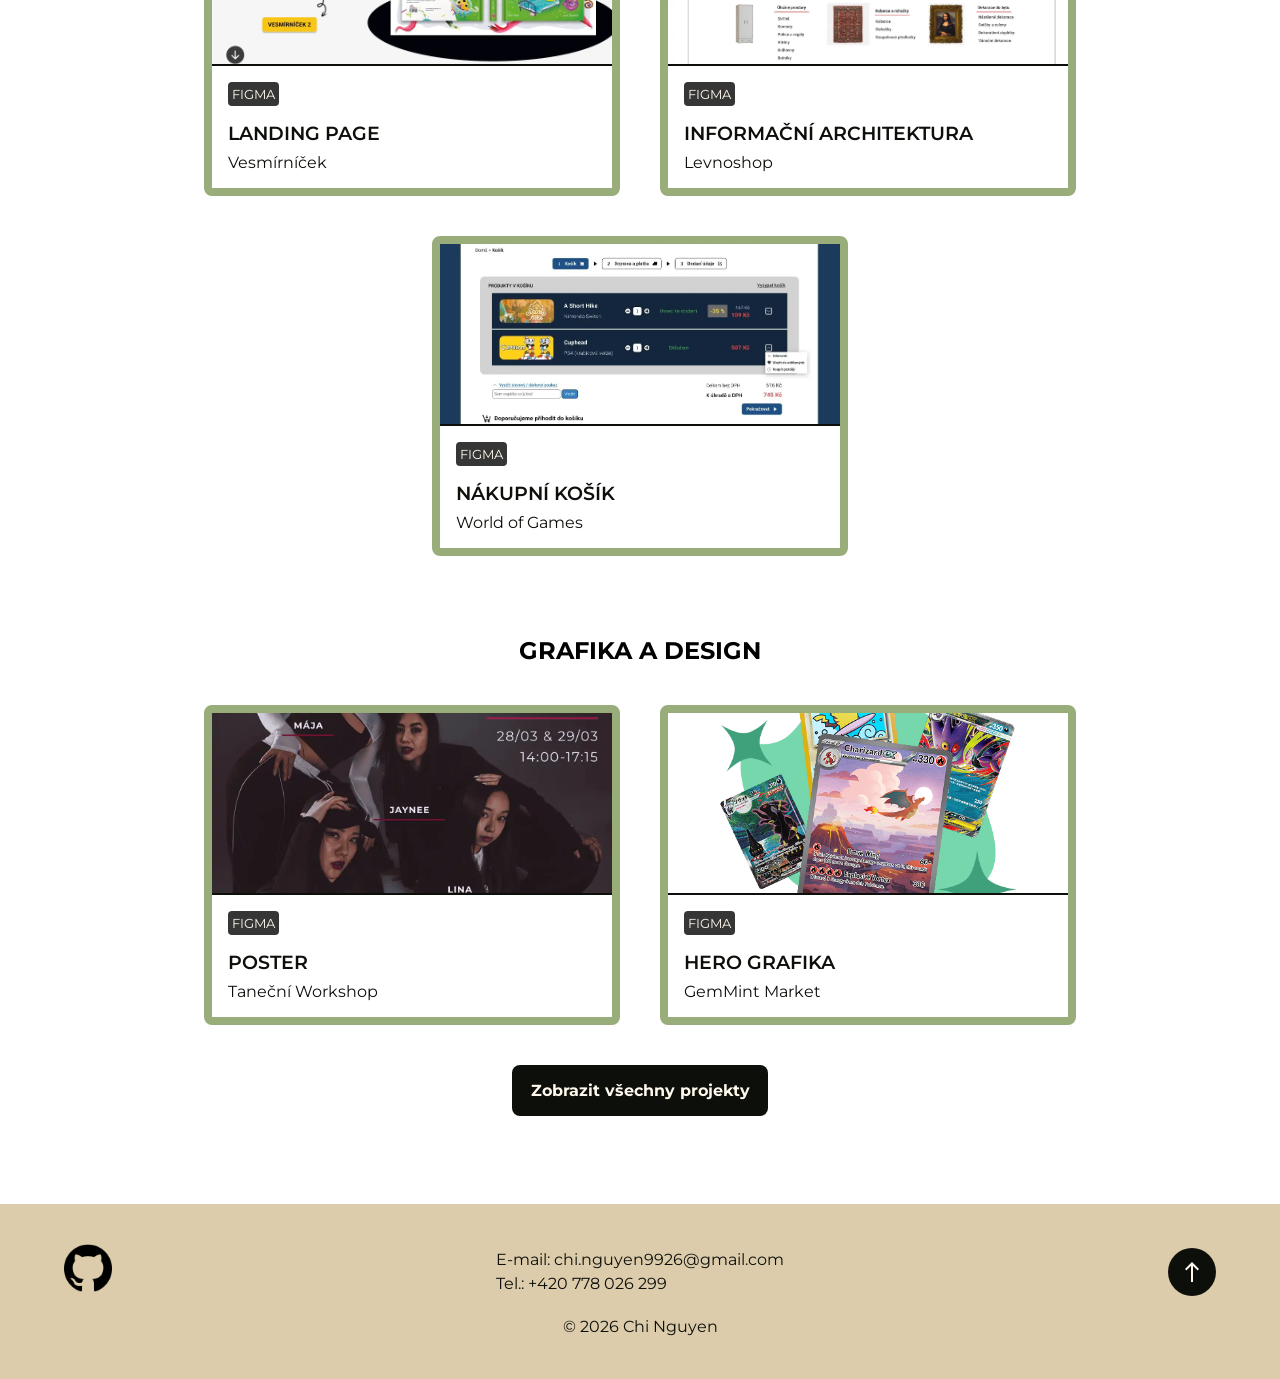
==== commit 94c7fff0: "added new project Word Counter" ====
--- a/index.html
+++ b/index.html
@@ -57,6 +57,17 @@
           </span></a>
       </div>
       <div class="project-card">
+        <a href="https://nqchi99.github.io/word-counter/" class="project" target="_blank">
+          <img src="./img/word_counter_banner.jpg" alt="word counter banner" loading="lazy" />
+          <div class="technologies">
+            <h5>HTML</h5>
+            <h5>CSS</h5>
+            <h5>JavaScript</h5>
+          </div>
+          <h3>Počítadlo slov</h3>
+          <h4>Word Counter</h4>
+        </a>
+
         <a href="https://nqchi99.github.io/password-generator/" class="project" target="_blank">
           <img src="./img/password_generator_banner.jpg" alt="password generator banner" loading="lazy" />
           <div class="technologies">
@@ -77,16 +88,6 @@
           </div>
           <h3>Redesign webové stránky</h3>
           <h4>Jolie Decor</h4>
-        </a>
-
-        <a href="https://nqchi99.github.io/nike-landing-page/" class="project" target="_blank">
-          <img src="./img/nike_landingpage.webp" alt="nike landing page banner" loading="lazy" />
-          <div class="technologies">
-            <h5>HTML</h5>
-            <h5>CSS</h5>
-          </div>
-          <h3>Landing Page</h3>
-          <h4>Nike</h4>
         </a>
       </div>
 
